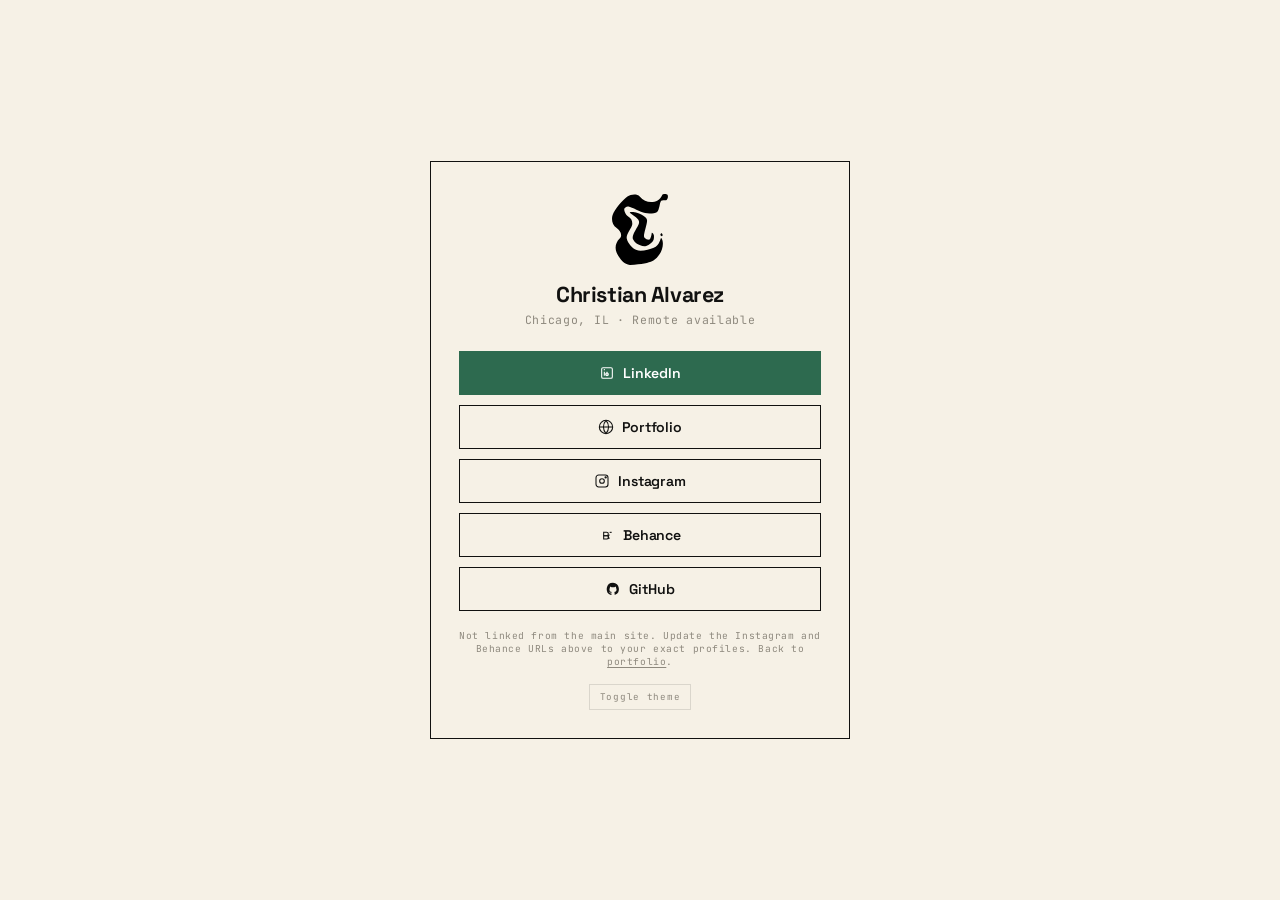
==== links.html @ 67f4dd03 "feat: full-screen deck with blocked layout, green accents, and links subpage - Replace panel hover w" ====
<!DOCTYPE html>
<html lang="en">
<head>
<meta charset="UTF-8">
<meta name="viewport" content="width=device-width, initial-scale=1.0">
<title>Links — Christian Alvarez</title>
<meta name="description" content="Quick links for Christian Alvarez.">
<meta name="robots" content="noindex, nofollow">
<link rel="preconnect" href="https://fonts.googleapis.com">
<link rel="preconnect" href="https://fonts.gstatic.com" crossorigin>
<link href="https://fonts.googleapis.com/css2?family=JetBrains+Mono:ital,wght@0,400;0,500;0,600;1,400&family=Space+Grotesk:wght@500;600;700&display=swap" rel="stylesheet">
<link rel="icon" id="favicon" href="img/fav/CJA_logo_AB21_black.svg">
<style>
:root{
  --paper:#F6F1E6;
  --paper-2:#FFFCF3;
  --ink:#111110;
  --muted:#8E897E;
  --line:#111110;
  --line-faint:rgba(17,17,16,0.12);
  --accent:#2D6A4F;
  --yellow:#E8B93A;
  --mono:'JetBrains Mono', monospace;
  --display:'Space Grotesk', sans-serif;
}
[data-theme="dark"]{
  --paper:#111110;
  --paper-2:#1A1917;
  --ink:#F6F1E6;
  --muted:#9A9590;
  --line:#F6F1E6;
  --line-faint:rgba(246,241,230,0.14);
}
*{box-sizing:border-box; margin:0; padding:0}
html,body{height:100%}
body{
  background:var(--paper);
  color:var(--ink);
  font-family:var(--mono);
  -webkit-font-smoothing:antialiased;
  display:flex; align-items:center; justify-content:center;
  padding:32px 16px;
  min-height:100vh;
}
.card{
  width:100%; max-width:420px;
  background:var(--paper);
  border:1.25px solid var(--line);
  padding:32px 28px 28px;
  text-align:center;
}
.logo{
  width:56px; height:auto; display:block; margin:0 auto 16px;
}
h1{
  font-family:var(--display); font-weight:700;
  font-size:1.35rem; letter-spacing:-0.02em; margin-bottom:4px;
}
.sub{
  font-size:0.72rem; color:var(--muted); letter-spacing:0.06em; margin-bottom:24px;
}
.links{display:flex; flex-direction:column; gap:10px}
.links a{
  display:flex; align-items:center; justify-content:center; gap:8px;
  padding:12px 16px; border:1.25px solid var(--line);
  background:var(--paper); color:var(--ink);
  text-decoration:none; font-family:var(--display); font-weight:600; font-size:0.88rem;
  letter-spacing:-0.01em; transition:all .18s cubic-bezier(0.16,1,0.3,1);
}
.links a:hover{background:var(--ink); color:var(--paper); border-color:var(--ink); transform:translateY(-1px)}
.links a.accent{background:var(--accent); border-color:var(--accent); color:white}
.links a.accent:hover{background:var(--ink); border-color:var(--ink)}
.links a svg{width:16px; height:16px; flex-shrink:0}
.note{margin-top:18px; font-size:0.6rem; color:var(--muted); letter-spacing:0.06em}
.note a{color:var(--muted); text-decoration:underline; text-underline-offset:2px}
.note a:hover{color:var(--ink)}
.theme{
  margin-top:16px; background:transparent; border:1px solid var(--line-faint);
  color:var(--muted); font-family:var(--mono); font-size:0.58rem; letter-spacing:0.08em;
  padding:6px 10px; cursor:pointer;
}
.theme:hover{border-color:var(--line); color:var(--ink)}
</style>
<script>(function(){var dark=window.matchMedia('(prefers-color-scheme: dark)').matches; document.documentElement.setAttribute('data-theme', dark?'dark':'light');})();</script>
</head>
<body>
<div class="card">
  <img id="card-logo" src="img/svg/CJA_logo_AB21_black.svg" alt="Christian Alvarez logo" class="logo" width="56" height="72">
  <h1>Christian Alvarez</h1>
  <div class="sub">Chicago, IL · Remote available</div>
  <div class="links">
    <a href="https://www.linkedin.com/in/calvarez042/" target="_blank" rel="noopener" class="accent">
      <svg viewBox="0 0 24 24" fill="none" stroke="currentColor" stroke-width="1.6" aria-hidden="true"><rect x="4" y="4" width="16" height="16" rx="2"/><path d="M8 10v6"/><path d="M12 16v-6"/><path d="M12 12a2 2 0 1 0 0 4 2 2 0 0 0 0-4z"/><circle cx="8" cy="7" r="1" fill="currentColor" stroke="none"/></svg>
      LinkedIn
    </a>
    <a href="./" rel="noopener">
      <svg viewBox="0 0 24 24" fill="none" stroke="currentColor" stroke-width="1.6" aria-hidden="true"><circle cx="12" cy="12" r="10"/><path d="M2 12h20"/><path d="M12 2a15 15 0 0 1 0 20"/><path d="M12 2a15 15 0 0 0 0 20"/></svg>
      Portfolio
    </a>
    <a href="https://www.instagram.com/" target="_blank" rel="noopener">
      <svg viewBox="0 0 24 24" fill="none" stroke="currentColor" stroke-width="1.6" aria-hidden="true"><rect x="3" y="3" width="18" height="18" rx="4"/><circle cx="12" cy="12" r="3.5"/><circle cx="17.5" cy="6.5" r="1"/></svg>
      Instagram
    </a>
    <a href="https://www.behance.net/" target="_blank" rel="noopener">
      <svg viewBox="0 0 24 24" fill="none" stroke="currentColor" stroke-width="1.6" aria-hidden="true"><path d="M7 8h4.5a2.5 2.5 0 0 1 0 5H7z"/><path d="M7 13h5a2.5 2.5 0 0 1 0 5H7z"/><path d="M16 12a2.5 2.5 0 1 0 0 5"/><path d="M16 8h3"/></svg>
      Behance
    </a>
    <a href="https://github.com/CtrlUserKnown" target="_blank" rel="noopener">
      <svg viewBox="0 0 24 24" fill="currentColor" aria-hidden="true"><path d="M12 2.5a9.5 9.5 0 0 0-3 18.5c.5.1.7-.2.7-.5v-1.8c-2.2.5-2.7-1-2.7-1-.4-.9-.9-1.1-.9-1.1-.7-.5.1-.5.1-.5.8.1 1.2.8 1.2.8.7 1.2 1.9.9 2.3.7.1-.5.3-.9.5-1.1-1.7-.2-3.5-.9-3.5-3.8 0-.9.3-1.6.8-2.1 0-.2-.4-.9.1-1.9 0 0 .7-.2 2.3.8a7.8 7.8 0 0 1 4.2 0c1.6-1 2.3-.8 2.3-.8.5 1 0 1.7.1 1.9.5.6.8 1.3.8 2.1 0 3-1.8 3.6-3.5 3.8.3.2.6.7.6 1.5v2.2c0 .3.2.6.7.5A9.5 9.5 0 0 0 12 2.5z"/></svg>
      GitHub
    </a>
  </div>
  <div class="note">Not linked from the main site. Update the Instagram and Behance URLs above to your exact profiles. Back to <a href="./">portfolio</a>.</div>
  <button class="theme" id="themeBtn" aria-label="Switch theme">Toggle theme</button>
</div>
<script>
(function(){
  const root = document.documentElement;
  const logo = document.getElementById('card-logo');
  const fav = document.getElementById('favicon');
  const systemDark = window.matchMedia('(prefers-color-scheme: dark)');
  function apply(t){
    root.setAttribute('data-theme', t);
    if(logo) logo.src = 'img/svg/CJA_logo_AB21_' + (t==='dark'?'white':'black') + '.svg';
    if(fav) fav.href = 'img/fav/CJA_logo_AB21_' + (t==='dark'?'white':'black') + '.svg';
  }
  apply(systemDark.matches ? 'dark' : 'light');
  systemDark.addEventListener('change', e=> apply(e.matches ? 'dark' : 'light'));
  document.getElementById('themeBtn').addEventListener('click', ()=>{
    const cur = root.getAttribute('data-theme') || (systemDark.matches ? 'dark' : 'light');
    const next = cur==='dark'?'light':'dark';
    apply(next);
  });
})();
</script>
</body>
</html>
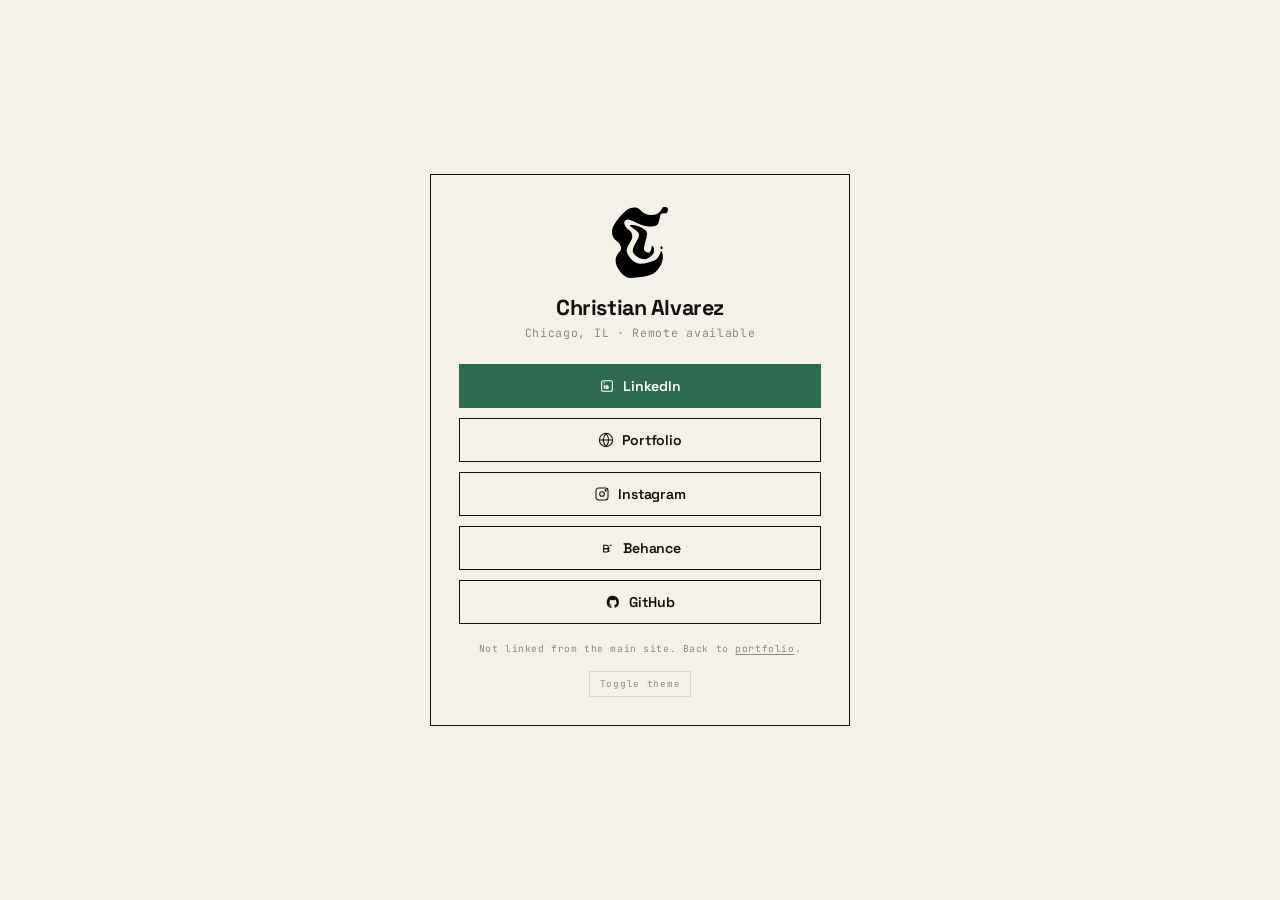
==== commit 45ecf12c: "fix: add Instagram and Behance profile URLs to links page" ====
--- a/links.html
+++ b/links.html
@@ -9,7 +9,9 @@
 <link rel="preconnect" href="https://fonts.googleapis.com">
 <link rel="preconnect" href="https://fonts.gstatic.com" crossorigin>
 <link href="https://fonts.googleapis.com/css2?family=JetBrains+Mono:ital,wght@0,400;0,500;0,600;1,400&family=Space+Grotesk:wght@500;600;700&display=swap" rel="stylesheet">
-<link rel="icon" id="favicon" href="img/fav/CJA_logo_AB21_black.svg">
+<link rel="icon" id="favicon" href="img/fav/CJA_logo_adaptive.svg">
+<link rel="icon" type="image/svg+xml" href="img/fav/CJA_logo_adaptive.svg">
+<link rel="apple-touch-icon" href="img/fav/CJA_logo_adaptive.svg">
 <style>
 :root{
   --paper:#F6F1E6;
@@ -85,7 +87,8 @@
 </head>
 <body>
 <div class="card">
-  <img id="card-logo" src="img/svg/CJA_logo_AB21_black.svg" alt="Christian Alvarez logo" class="logo" width="56" height="72">
+  <img id="card-logo" src="img/svg/CJA_logo_adaptive.svg" alt="Christian Alvarez logo" class="logo" width="56" height="72">
+  <script>!function(){var d=window.matchMedia('(prefers-color-scheme: dark)').matches;var l=document.getElementById('card-logo');if(l&&d)l.src='img/svg/CJA_logo_adaptive.svg'}();</script>
   <h1>Christian Alvarez</h1>
   <div class="sub">Chicago, IL · Remote available</div>
   <div class="links">
@@ -97,11 +100,11 @@
       <svg viewBox="0 0 24 24" fill="none" stroke="currentColor" stroke-width="1.6" aria-hidden="true"><circle cx="12" cy="12" r="10"/><path d="M2 12h20"/><path d="M12 2a15 15 0 0 1 0 20"/><path d="M12 2a15 15 0 0 0 0 20"/></svg>
       Portfolio
     </a>
-    <a href="https://www.instagram.com/" target="_blank" rel="noopener">
+    <a href="https://www.instagram.com/withredmon/" target="_blank" rel="noopener">
       <svg viewBox="0 0 24 24" fill="none" stroke="currentColor" stroke-width="1.6" aria-hidden="true"><rect x="3" y="3" width="18" height="18" rx="4"/><circle cx="12" cy="12" r="3.5"/><circle cx="17.5" cy="6.5" r="1"/></svg>
       Instagram
     </a>
-    <a href="https://www.behance.net/" target="_blank" rel="noopener">
+    <a href="https://www.behance.net/CJREDD" target="_blank" rel="noopener">
       <svg viewBox="0 0 24 24" fill="none" stroke="currentColor" stroke-width="1.6" aria-hidden="true"><path d="M7 8h4.5a2.5 2.5 0 0 1 0 5H7z"/><path d="M7 13h5a2.5 2.5 0 0 1 0 5H7z"/><path d="M16 12a2.5 2.5 0 1 0 0 5"/><path d="M16 8h3"/></svg>
       Behance
     </a>
@@ -110,7 +113,7 @@
       GitHub
     </a>
   </div>
-  <div class="note">Not linked from the main site. Update the Instagram and Behance URLs above to your exact profiles. Back to <a href="./">portfolio</a>.</div>
+  <div class="note">Not linked from the main site. Back to <a href="./">portfolio</a>.</div>
   <button class="theme" id="themeBtn" aria-label="Switch theme">Toggle theme</button>
 </div>
 <script>
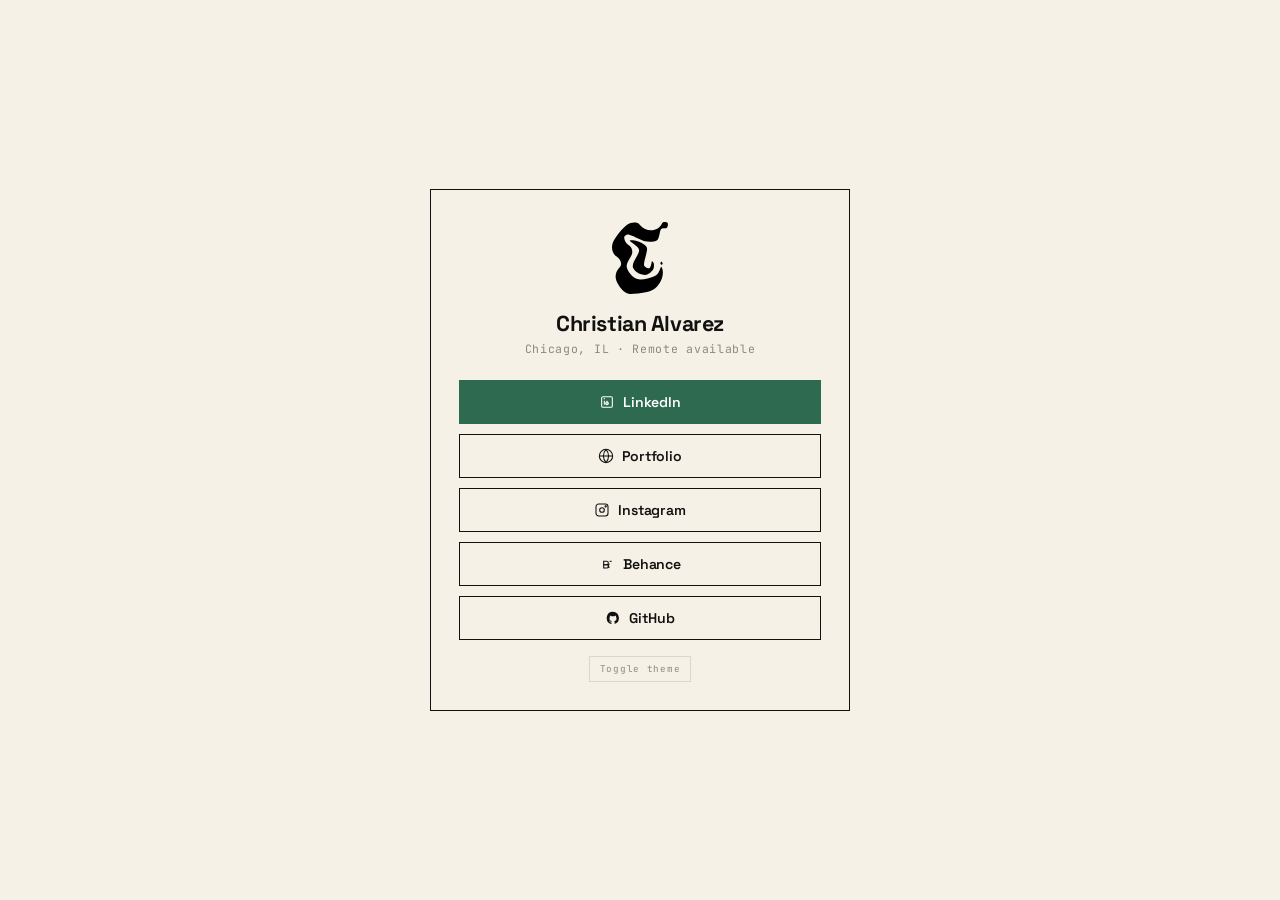
==== commit 1c585d34: "chore: remove note from links page" ====
--- a/links.html
+++ b/links.html
@@ -113,7 +113,6 @@
       GitHub
     </a>
   </div>
-  <div class="note">Not linked from the main site. Back to <a href="./">portfolio</a>.</div>
   <button class="theme" id="themeBtn" aria-label="Switch theme">Toggle theme</button>
 </div>
 <script>
